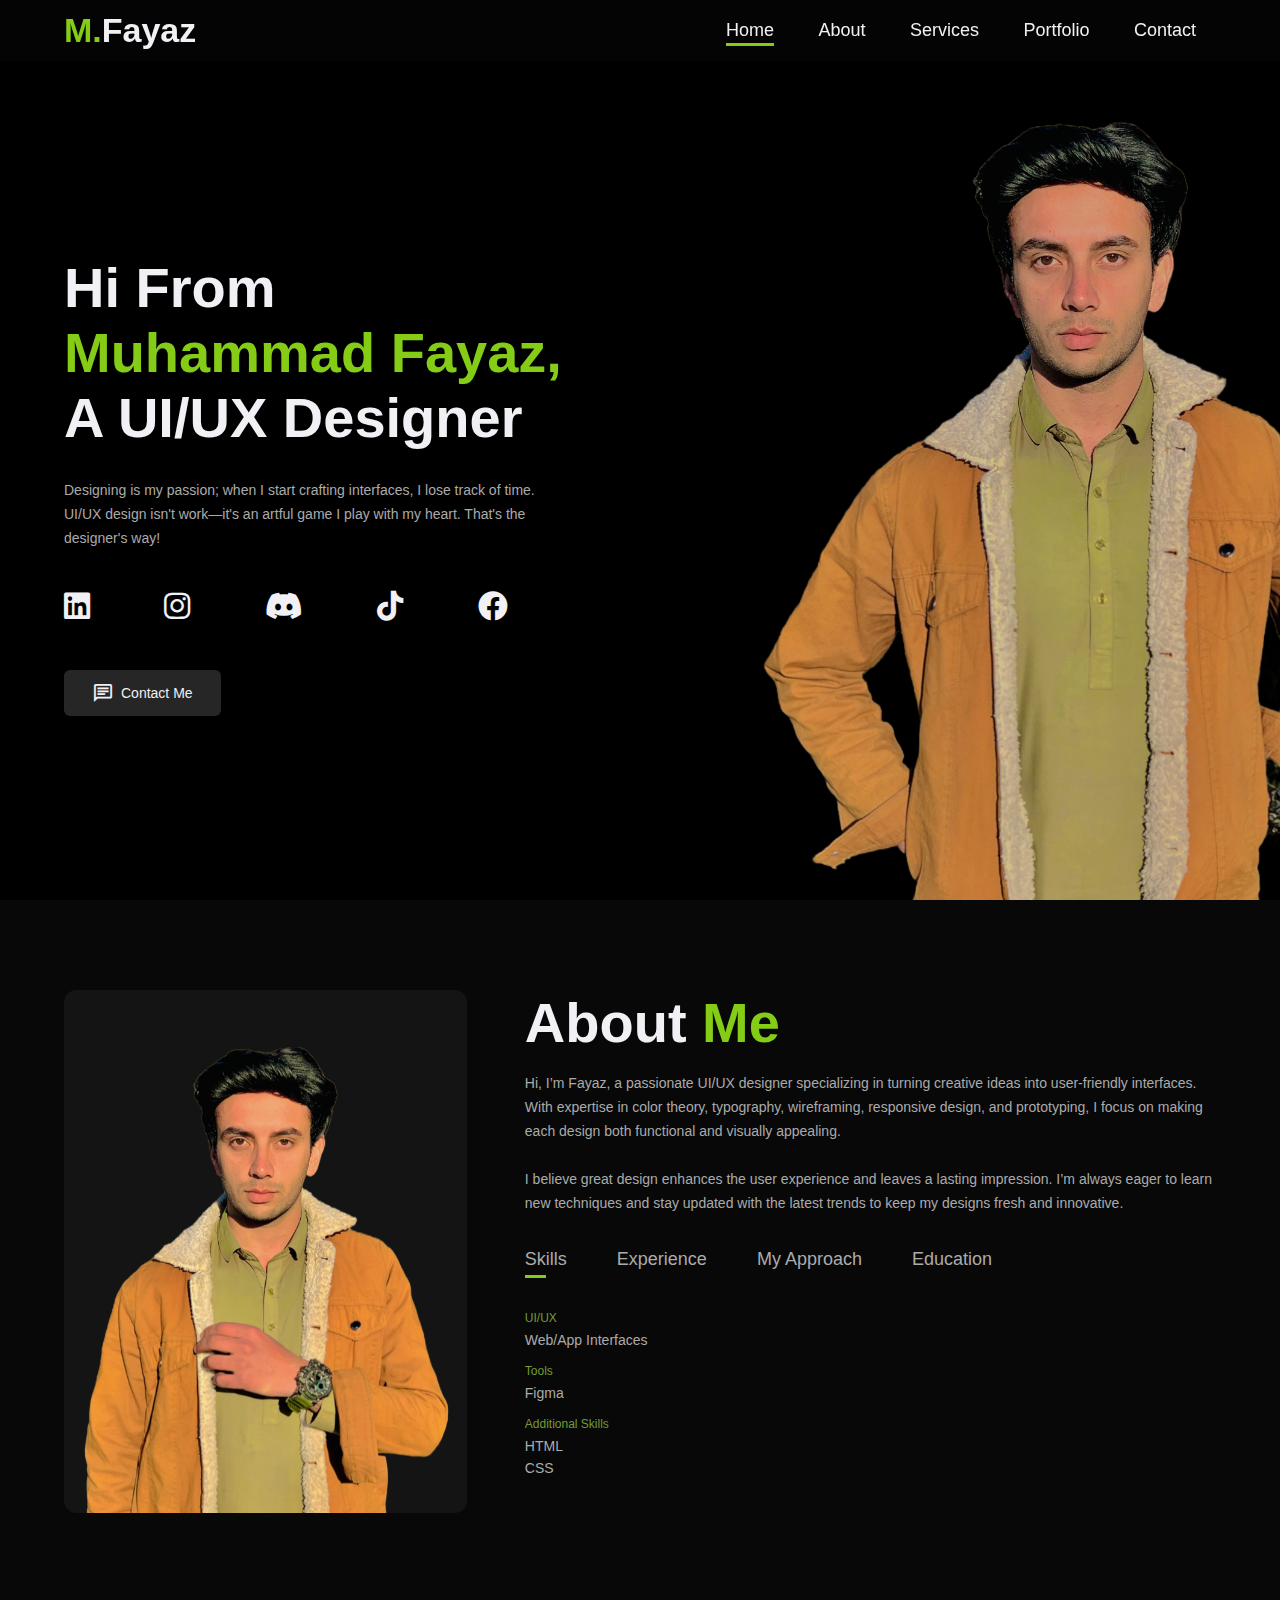
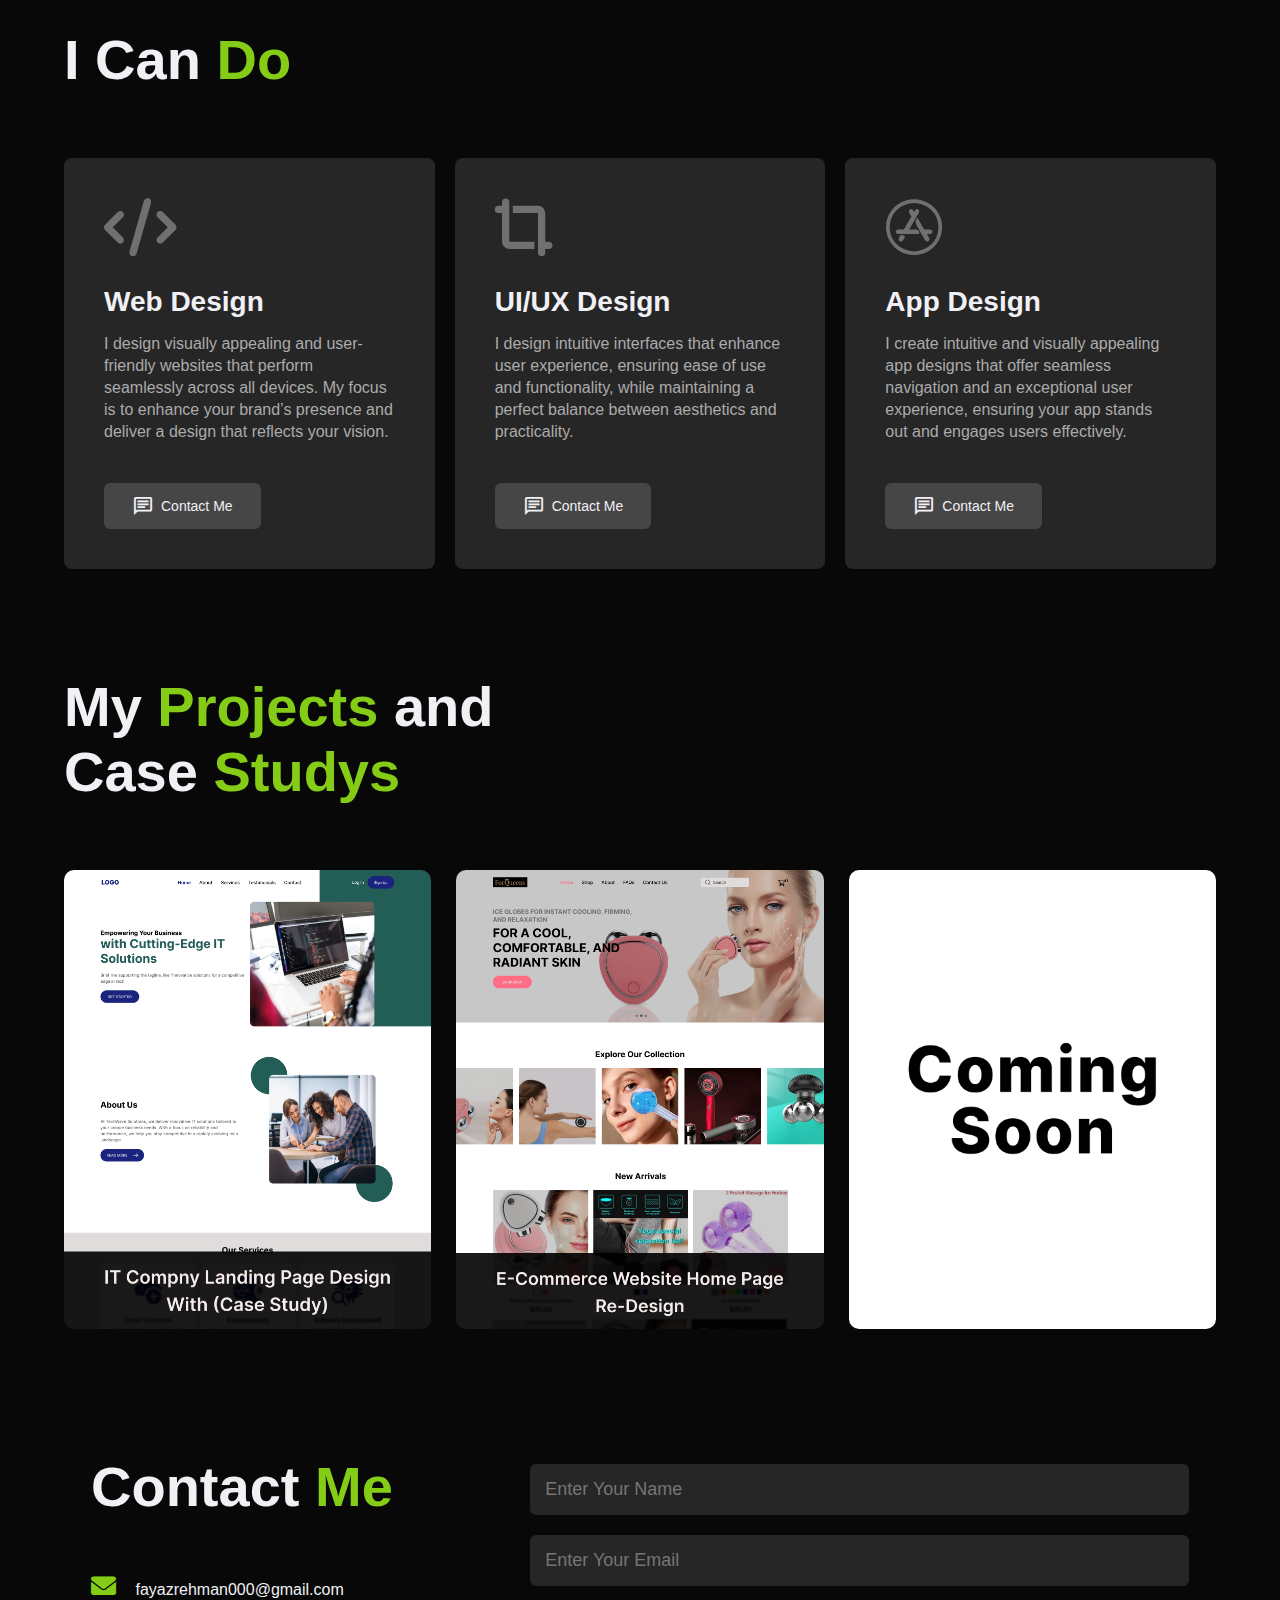
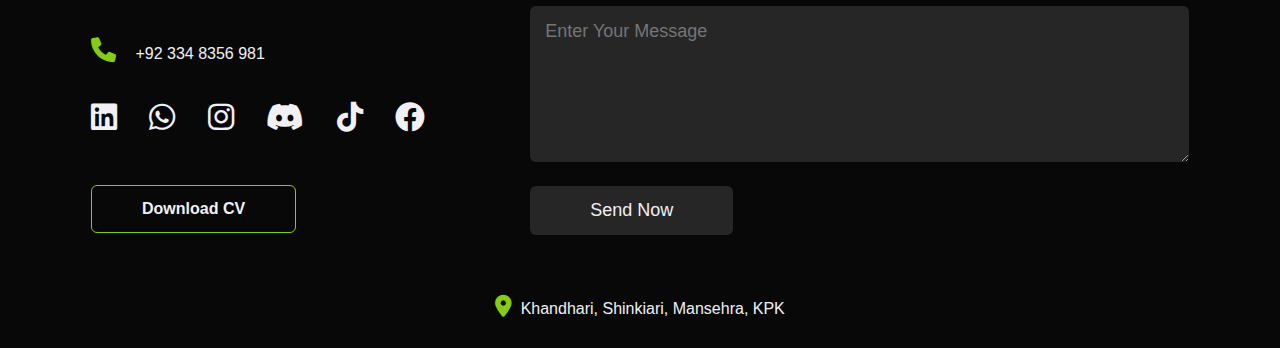
==== index.html @ 438a29bc "start" ====
<!DOCTYPE html>
<html lang="en">

<head>
  <meta charset="UTF-8">
  <meta name="viewport" content="width=device-width, initial-scale=1.0">
  <title>Portfolio</title>
  <link rel="stylesheet" href="style.css">
  <link href="https://cdnjs.cloudflare.com/ajax/libs/font-awesome/6.0.0-beta3/css/all.min.css" rel="stylesheet">
  <link rel="stylesheet"
    href="https://fonts.googleapis.com/css2?family=Material+Symbols+Outlined:opsz,wght,FILL,GRAD@20..48,100..700,0..1,-50..200&icon_names=chat" />
</head>

<body>
  <nav class="container">
    <h1 class="logo"><span style="color: #84cc16;">M.</span>Fayaz</h1>
    <!-- <ul id="sidemenu">
      <li><a href="#hero">Home</a></li>
      <li><a href="#about">About</a></li>
      <li><a href="#services">Services</a></li>
      <li><a href="#portfolio">Portfolio</a></li>
      <li><a href="#contact">Contact</a></li>
      <i class="fa-solid fa-xmark" onclick="closemenu()"></i>
    </ul> -->
    <ul id="sidemenu">
      <li><a href="#hero" class="menu-link">Home</a></li>
      <li><a href="#about" class="menu-link">About</a></li>
      <li><a href="#services" class="menu-link">Services</a></li>
      <li><a href="#portfolio" class="menu-link">Portfolio</a></li>
      <li><a href="#contact" class="menu-link">Contact</a></li>
      <i class="fa-solid fa-xmark" onclick="closemenu()"></i>
    </ul>
    <i class="fa-solid fa-bars" onclick="openmenu()"></i>
  </nav>
  <section id="hero" class="container hero-section">
    <div class="header-text">
      <h1>Hi From<br><span>Muhammad Fayaz,</span><br>A UI/UX Designer</h1>
      <p>Designing is my passion; when I start crafting interfaces, I lose track of time. UI/UX design isn't work—it's
        an artful game I play with my heart. That's the designer's way!</p>
    </div>
    <div class="icons">
      <a href="https://www.linkedin.com/in/muhammad-fiaz000" target="_blank"><i class="fa-brands fa-linkedin"></i></a>
      <a href="https://www.instagram.com/fayazyousafzaiofficial/profilecard/?igsh=MTVyb2k1ZTB3enN0aQ=="
        target="_blank"><i class="fa-brands fa-instagram"></i></a>
      <a href="http://discordapp.com/users/muhammadfiaz000" target="_blank"><i class="fa-brands fa-discord"></i></a>
      <a href="https://www.tiktok.com/@fayazyousafzaiofficial?_t=8s2HCwBdrQm&_r=1" target="_blank"><i
          class="fa-brands fa-tiktok"></i></a>
      <a href="https://www.facebook.com/fayaz.yousafzai.545?mibextid=ZbWKwL" target="_blank"><i
          class="fa-brands fa-facebook"></i></a>
    </div>
    <a href="#contact">
      <button class="first-button"><span class="material-symbols-outlined">chat</span>Contact Me</button>
    </a>
  </section>
  <!-----------------------------about--------------------------------------------->
  <section id="about">
    <div class="container">
      <div class="row">
        <div class="about-cal-1">
          <img src="images/about-img.png">
        </div>
        <div class="about-cal-2">
          <h1 class="sub-title">About <span style="color: #84cc16;">Me</span></h1>
          <p style="line-height: 24px; font-size: 14px;">Hi, I’m Fayaz, a passionate UI/UX designer specializing in
            turning creative ideas into user-friendly interfaces. With expertise in color theory, typography,
            wireframing, responsive design, and prototyping, I focus on making each design both functional and visually
            appealing.<br><br>I believe great design enhances the user experience and leaves a lasting impression. I’m
            always eager to learn new techniques and stay updated with the latest trends to keep my designs fresh and
            innovative.</p>
          <div class="tab-titles">
            <p class="tab-links active-link" onclick="opentab('skills')">Skills</p>
            <p class="tab-links" onclick="opentab('experience')">Experience</p>
            <p class="tab-links" onclick="opentab('approach')">My Approach</p>
            <p class="tab-links" onclick="opentab('education')">Education</p>
          </div>
          <div class="tab-contents active-tab" id="skills">
            <ul>
              <li><span>UI/UX</span><br>Web/App Interfaces</li>
              <li><span>Tools</span><br>Figma</li>
              <li><span>Additional Skills</span><br>HTML<br>CSS</li>
            </ul>
          </div>
          <div class="tab-contents" id="experience">
            <ul>
              <li><span>sep 2024 - oct 2024</span><br>UI/UX Design Traning At Tensai Devs</li>
              <li><span>jun 2024 - Current</span><br>Personal Projects</li>
            </ul>
          </div>
          <div class="tab-contents" id="approach">
            <ul>
              <li><span class="approach">1.</span> Research & Understanding</li>
              <li><span class="approach">2.</span> Ideation & Wireframing</li>
              <li><span class="approach">3.</span> UI Design (Visual Design)</li>
              <li><span class="approach">4.</span> Responsive Design (Adaptability Across Devices)</li>
              <li><span class="approach">5.</span> Prototyping & Testing</li>
              <li><span class="approach">6.</span> Handoff & Collaboration</li>
            </ul>
          </div>
          <div class="tab-contents" id="education">
            <ul>
              <li><span>2018 - 2020</span><br>Matriculation (Science)<br>From,<br>Paramount Academy Shinkiari</li>
            </ul>
          </div>
        </div>
      </div>
    </div>
  </section>
  <!----------------------------services-------------------------------------------->
  <section id="services">
    <div class="container">
      <h1 class="sub-title">I Can <span style="color: #84cc16;">Do</span></h1>
      <div class="services-list">
        <div>
          <i class="fa-sharp fa-solid fa-code"></i>
          <h2>Web Design</h2>
          <p>I design visually appealing and user-friendly websites that perform seamlessly across all devices. My focus
            is to enhance your brand’s presence and deliver a design that reflects your vision.</p>
          <a href="#contact">
            <button><span class="material-symbols-outlined">chat</span>Contact Me</button>
          </a>
        </div>
        <div>
          <i class="fa-sharp fa-solid fa-crop-simple"></i>
          <h2>UI/UX Design</h2>
          <p>I design intuitive interfaces that enhance user experience, ensuring ease of use and functionality, while
            maintaining a perfect balance between aesthetics and practicality.</p>
          <a href="#contact">
            <button><span class="material-symbols-outlined">chat</span>Contact Me</button>
          </a>
        </div>
        <div>
          <i class="fa-brands fa-app-store"></i>
          <h2>App Design</h2>
          <p>I create intuitive and visually appealing app designs that offer seamless navigation and an exceptional
            user experience, ensuring your app stands out and engages users effectively.</p>
          <a href="#contact">
            <button><span class="material-symbols-outlined">chat</span>Contact Me</button>
          </a>
        </div>
      </div>
    </div>
  </section>
  <!-------------------------------My Projects And Case Studys-------------------------->
  <section id="portfolio">
    <div class="container">
      <h1 class="sub-title">My <span style="color: #84cc16;">Projects </span>and<br>Case <span
          style="color: #84cc16;">Studys</span></h1>
      <div class="work-list">
        <div class="work">
          <a href="casestudy1.html">
            <img src="images/Project-1.png">
            <div class="layer">
              <h3>IT Company Landing Page Design<br>With (Case Study)</h3>
              <a href="casestudy1.html"><i class="fa-sharp fa-solid fa-up-right-and-down-left-from-center"></i></a>
          </a>
        </div>
      </div>
      <div class="work">
        <a href="casestudy2.html">
          <img src="images/Project-2.png">
          <div class="layer">
            <h3>E-Commerce Website Home Page Re-Design</h3>
            <a href="casestudy2.html"><i class="fa-sharp fa-solid fa-up-right-and-down-left-from-center"></i></a>
        </a>
      </div>
    </div>
    <div class="work">
      <img src="images/Project-3.png">
      <div class="layer">
        <h3>Coming Soon</h3>
        <a href="#"><i class="fa-sharp fa-solid fa-up-right-and-down-left-from-center"></i></a>
      </div>
    </div>
  </section>
  <!-------------------------contact------------------------------>
  <section id="contact">
    <div class="container">
      <div class="row">
        <div class="contact-left">
          <h1 class="sub-title">Contact <span style="color: #84cc16;">Me</span></h1>
          <p> <a href="mailto:fayazrehman000@gmail.com"><i class="fa-solid fa-envelope"></i>
              fayazrehman000@gmail.com</a></p>
          <p> <a href="tel:+923348356981"><i class="fa-solid fa-phone"></i> +92 334 8356 981</a></p>
          <div class="social-icons">
            <a href="https://www.linkedin.com/in/muhammad-fiaz000" target="_blank"><i
                class="fa-brands fa-linkedin"></i></a>
            <a href="https://wa.me/923348356981" target="_blank"><i class="fa-brands fa-whatsapp"></i></a>
            <a href="https://www.instagram.com/fayazyousafzaiofficial/profilecard/?igsh=MTVyb2k1ZTB3enN0aQ=="
              target="_blank"><i class="fa-brands fa-instagram"></i></a>
            <a href="http://discordapp.com/users/muhammadfiaz000" target="_blank"><i
                class="fa-brands fa-discord"></i></a>
            <a href="https://www.tiktok.com/@fayazyousafzaiofficial?_t=8s2HCwBdrQm&_r=1" target="_blank"><i
                class="fa-brands fa-tiktok"></i></a>
            <a href="https://www.facebook.com/fayaz.yousafzai.545?mibextid=ZbWKwL" target="_blank"><i
                class="fa-brands fa-facebook"></i></a>
          </div>
          <a href="" Download class="btn" style="font-weight: 600;">Download CV</a>
        </div>
        <div class="contact-right">
          <form>
            <input type="text" name="Name" placeholder="Enter Your Name" required>
            <input type="email" name="email" placeholder="Enter Your Email" required>
            <textarea name="Message" rows="6" placeholder="Enter Your Message"></textarea>
            <button type="submit" class="send-now">Send Now</button>
          </form>
        </div>
      </div>
    </div>
    <div class="location">
      <p><i class="fa-solid fa-location-dot"></i> Khandhari, Shinkiari, Mansehra, KPK</p>
    </div>
  </section>
  <!-----------------------------javascript linked------------------------------------------>
  <script src="script.js"></script>
</body>

</html>
---- style.css ----
* {
  margin: 0;
  padding: 0;
  font-family: 'poppins', sans-serif;
  box-sizing: border-box;
}

html {
  scroll-behavior: smooth;
}

body {
  background: #080808;
  color: #f0f0f5;
}

.container {
  padding: 10px 5%;
}

nav {
  background: #08080880;
  z-index: 50;
  backdrop-filter: blur(10px);
  position: fixed;
  top: 0px;
  right: 0;
  left: 0;
  width: 100%;
  display: flex;
  align-items: center;
  justify-content: space-between;
  flex-wrap: wrap;
}

.logo {
  font-size: 34px;
}

nav ul li {
  display: inline-block;
  list-style: none;
  margin: 10px 20px;
}

.menu-link {
  color: #f0f0f5;
  text-decoration: none;
  font-size: 18px;
  position: relative;
}

.menu-link::after {
  content: '';
  width: 0;
  height: 3px;
  background: #84cc16;
  position: absolute;
  left: 0px;
  bottom: -6px;
  transition: 0.5s;
}

.menu-link:hover::after,
.menu-link.active::after {
  width: 100%;
}

#hero {
  width: 100%;
  height: 100vh;
  background-image: url(images/background\ img.png);
  background-attachment: fixed;
  background-size: cover;
  background-position: center;
}

.hero-section {
  display: flex;
  flex-direction: column;
  justify-content: center;
}

.header-text p {
  font-size: 14px;
  line-height: 24px;
  color: #ababab;
  width: 42%;
}

.header-text {
  margin-top: 70px;
  width: 100%;
}

.header-text h1 {
  font-size: 56px;
  margin-bottom: 28px;
}

.header-text h1 span {
  color: #84cc16;
}

.icons {
  margin-top: 40px;
}

.icons a {
  text-decoration: none;
  font-size: 30px;
  margin-right: 70px;
  color: #f0f0f5;
  display: inline-block;
  transition: transform 0.5s;
}

.icons a:hover {
  color: #84cc16;
  transform: translateY(-5px);
}

.first-button {
  display: inline-flex;
  align-items: center;
  justify-content: center;
  padding: 12px 28px;
  background-color: #262626;
  color: #f0f0f5;
  border: none;
  border-radius: 6px;
  cursor: pointer;
  font-size: 14px;
  gap: 7px;
  margin-top: 46px;
}

.first-button span {
  font-size: 22px;
  color: #f0f0f5;
}

.first-button:hover {
  background-color: #4b4b4b;
}

/*-----------about---------------------------------------------------*/
#about {
  padding: 80px 0;
  color: #ababab;
}

.row {
  display: flex;
  justify-content: space-between;
  flex-wrap: wrap;
}

.about-cal-1 {
  flex-basis: 35%;
}

.about-cal-1 img {
  width: 100%;
}

.about-cal-2 {
  flex-basis: 60%;
}

.sub-title {
  font-size: 56px;
  font-weight: 600;
  padding-bottom: 16px;
  color: #f0f0f5;
}

.tab-titles {
  display: flex;
  margin: 34px 0 36px;
}

.tab-links {
  margin-right: 50px;
  font-size: 18px;
  font-weight: 500;
  cursor: pointer;
  position: relative;
}

.tab-links::after {
  content: '';
  width: 0;
  height: 3px;
  background: #84cc16;
  position: absolute;
  left: 0;
  bottom: -8px;
  transition: 0.5s;
}

.tab-links.active-link::after {
  width: 50%;
}

.tab-contents ul li {
  font-size: 14px;
  list-style: none;
  margin: 8px 0;
  line-height: 22px;
}

.tab-contents ul li span {
  color: #729c32;
  font-size: 12px;
}

.tab-contents ul li span.approach {
  font-size: 14px;
  line-height: 22px;
}

.tab-contents {
  display: none;
}

.tab-contents.active-tab {
  display: block;
}

/*-------------------my services----------------------------------------*/
#services {
  padding: 10px 0;
}

.services-list div p {
  color: #ababab;
  line-height: 22px;
}

.services-list {
  display: grid;
  grid-template-columns: repeat(auto-fit, minmax(250px, 1fr));
  grid-gap: 20px;
  margin-top: 50px;
}

.services-list div {
  background: #262626;
  padding: 40px;
  font-size: 16px;
  font-weight: 300;
  border-radius: 8px;
  transition: background 0.5s, transform 0.5s;
}

.services-list div i {
  color: #707070;
  font-size: 58px;
  margin-bottom: 30px;
}

.services-list div h2 {
  font-size: 28px;
  font-weight: bold;
  margin-bottom: 15px;
}

.services-list button {
  display: inline-flex;
  align-items: center;
  justify-content: center;
  padding: 12px 28px;
  background-color: #464646;
  color: #f0f0f5;
  border: none;
  border-radius: 6px;
  cursor: pointer;
  font-size: 14px;
  gap: 7px;
  margin-top: 40px;
}

.services-list button span {
  font-size: 22px;
  color: #f0f0f5;
}

.services-list div button:hover {
  background-color: #666565;
}

.services-list div:hover {
  transform: translateY(-10px);
}

/*------------------My projects and case ctudys-----------------------------------*/
#portfolio {
  padding: 75px 0;
}

.work-list {
  display: grid;
  grid-template-columns: repeat(auto-fit, minmax(250px, 1fr));
  grid-gap: 25px;
  margin-top: 50px;
}

.work {
  border-radius: 10px;
  position: relative;
  overflow: hidden;
  cursor: pointer;
}

.work img {
  width: 100%;
  border-radius: 5px;
  display: block;
  transition: transform 0.5s;
}

.layer {
  width: 100%;
  height: 0;
  background: rgba(8, 8, 8, 0.884);
  border-radius: 5px;
  position: absolute;
  left: 0;
  bottom: 0;
  overflow: hidden;
  display: flex;
  align-items: center;
  justify-content: center;
  flex-direction: column;
  padding: 0 40px;
  text-align: center;
  transition: height 0.5s;
}

.layer h3 {
  margin-bottom: 50px;
}

.layer a {
  color: #f0f0f5;
  text-decoration: none;
  font-size: 28px;
  border-radius: 50%;
  text-align: center;
}

.layer a:hover {
  color: #84cc16;
  text-decoration: none;
  font-size: 31px;
  text-align: center;
}

.work:hover img {
  transform: scale(1.1);
}

.work:hover .layer {
  height: 100%;
}

/*----------------contact--------------------------------------*/
#contact {
  padding: 30px;
}

.contact-left {
  flex-basis: 35%;
}

.contact-right {
  flex-basis: 60%;
}

.contact-left p {
  margin-top: 38px;
}

.contact-left p i {
  color: #84cc16;
  margin-right: 15px;
  font-size: 25px;
}

.contact-left p a {
  text-decoration: none;
  color: #f0f0f5;
}

.contact-left p a:hover {
  text-decoration: underline;
}

.social-icons {
  margin-top: 38px;
}

.social-icons a {
  text-decoration: none;
  font-size: 30px;
  margin-right: 28px;
  color: #f0f0f5;
  display: inline-block;
  transition: transform 0.5s;
}

.social-icons a:hover {
  color: #84cc16;
  transform: translateY(-5px);
}

.btn {
  display: inline-block;
  margin: 50px 0 0 0;
  width: fit-content;
  border: 1px solid #84cc16;
  padding: 14px 50px;
  border-radius: 6px;
  text-decoration: none;
  color: #f0f0f5;
  transition: background 0.5s;
}

.btn:hover {
  background: #84cc16;
  color: #000000;
}

.send-now {
  font-size: 18px;
  margin: 10px 0;
  cursor: pointer;
  width: fit-content;
  background: #262626;
  padding: 14px 60px;
  border-radius: 6px;
  border: 0px solid #262626;
  text-decoration: none;
  color: #f0f0f5;
}

.send-now:hover {
  background: #444444;
}

.contact-right form {
  width: 100%;
}

form input,
form textarea {
  width: 100%;
  border: 0;
  outline: none;
  background: #262626;
  padding: 15px;
  margin: 10px 0;
  color: #f0f0f5;
  font-size: 18px;
  border-radius: 6px;
}

.location {
  width: 100%;
  text-align: center;
  padding: 40px 0 0 0;
  font-weight: 300;
}

.location i {
  color: #84cc16;
  font-size: 22px;
  margin-right: 4px;
}

/*-------------css for small screens---------------------------------------*/
nav .fa-solid {
  display: none;
  cursor: pointer;
}

@media only screen and (max-width: 600px) {
  #hero {
    background-image: url(images/background\ img\ responsive.png);
  }

  .logo {
    font-size: 22px;
  }

  .header-text {
    margin-top: 60px;
  }

  .header-text p {
    font-size: 14px;
    margin-top: 42px;
    width: 75%;
  }

  .header-text h1 {
    font-size: 30px;
    line-height: 40px;
  }

  nav .fa-solid {
    display: block;
    font-size: 25px;
  }

  nav ul {
    background: #84cc16;
    position: fixed;
    top: 0;
    right: -200px;
    width: 200px;
    height: 100vh;
    padding-top: 50px;
    z-index: 2;
    transition: right 0.5s;
  }

  nav ul li {
    display: block;
    margin: 25px;
  }

  nav ul .fa-solid {
    position: absolute;
    top: 25px;
    left: 25px;
    cursor: pointer;
  }

  .icons {
    margin-top: 46px;
  }

  .icons a {
    font-size: 24px;
    margin-right: 24px;
  }

  .first-button {
    margin-top: 56px;
  }

  .sub-title {
    font-size: 30px;
  }

  .about-cal-1,
  .about-cal-2 {
    flex-basis: 100%;
  }

  .about-cal-1 {
    margin-bottom: 30px;
  }

  .tab-links {
    font-size: 16px;
    margin-right: 16px;
  }

  #about {
    padding-top: 50px;
    padding-bottom: 0;
  }

  #services {
    padding-top: 28px;
  }

  #services,
  .sub-title {
    padding-bottom: 0;
  }

  .services-list {
    padding-top: 0;
  }

  #portfolio {
    padding-top: 60px;
    padding-bottom: 0;
  }

  .contact-left,
  .contact-right {
    flex-basis: 100%;
  }

  #contact {
    padding-top: 45px;
    padding-left: 5px;
    padding-right: 5px;
  }

  .social-icons a {
    font-size: 30px;
    margin-right: 24px;
  }

  .contact-right {
    padding-top: 50px;
  }
}
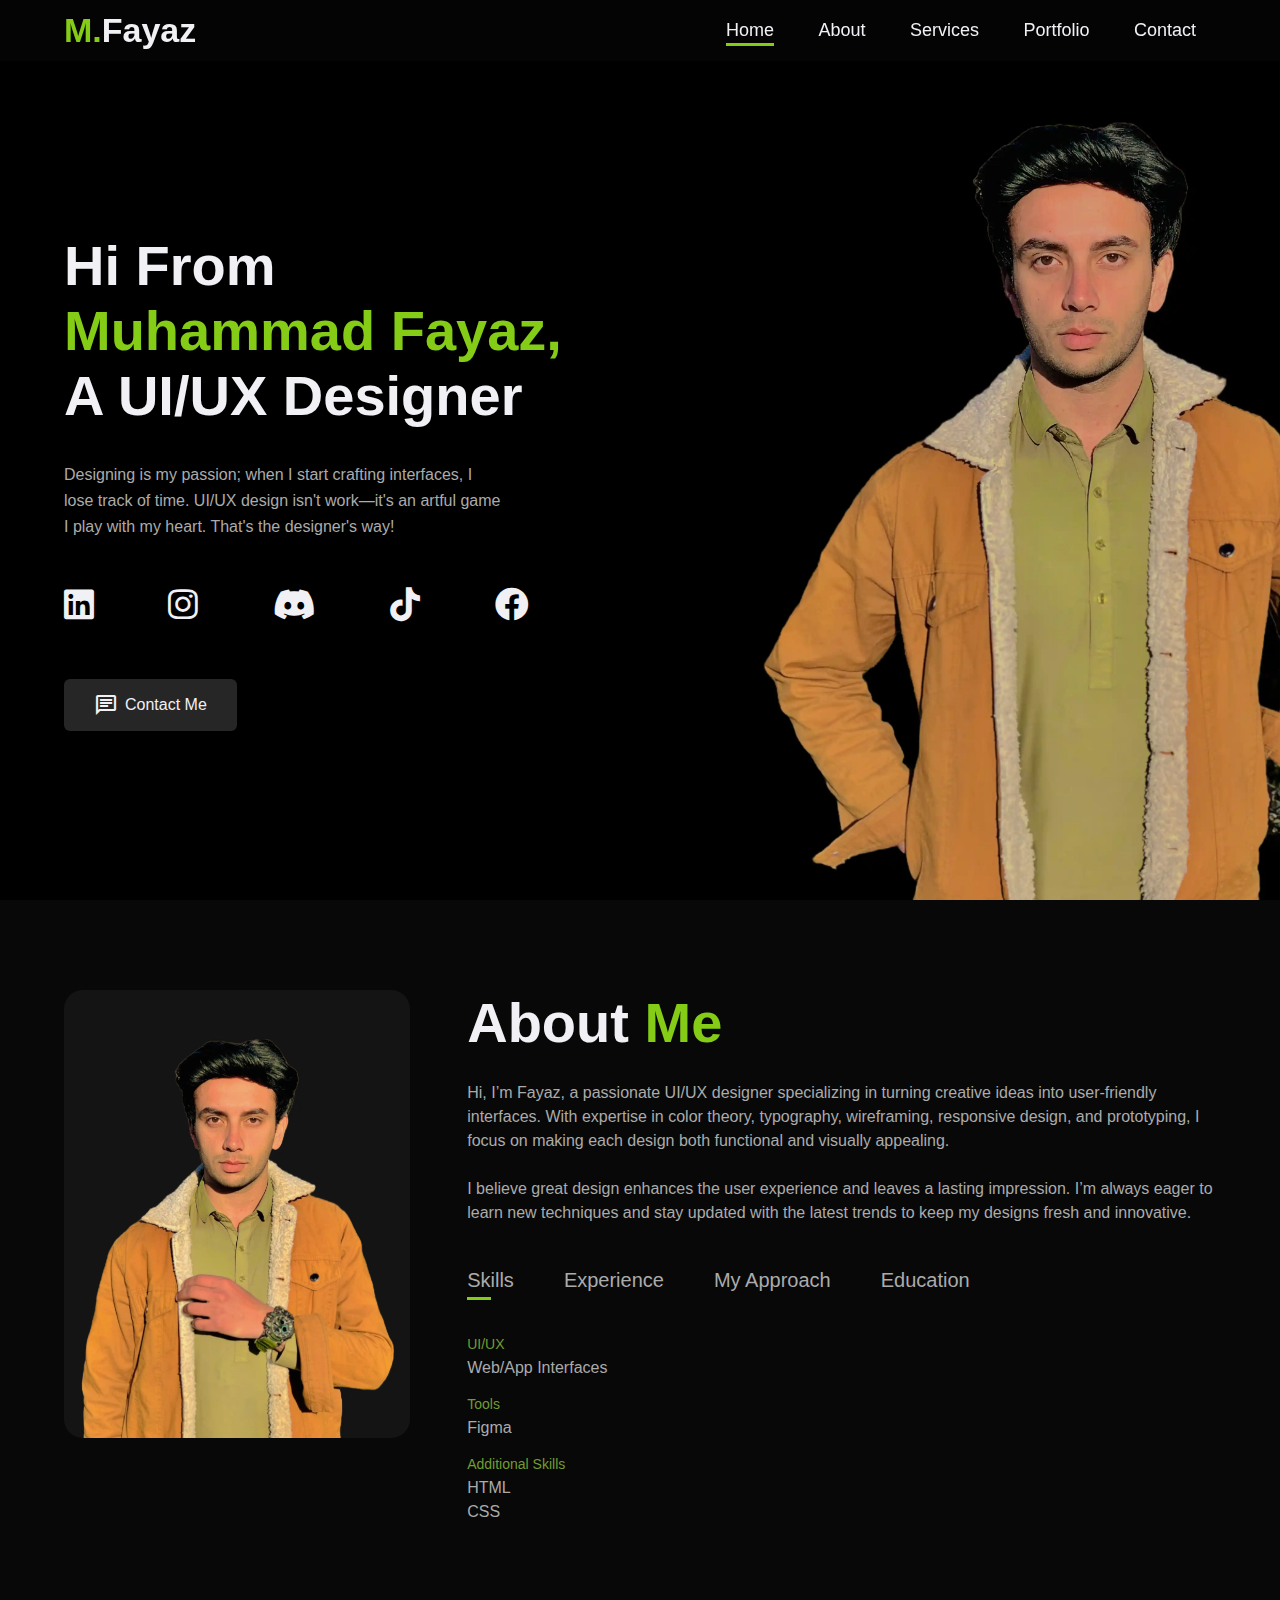
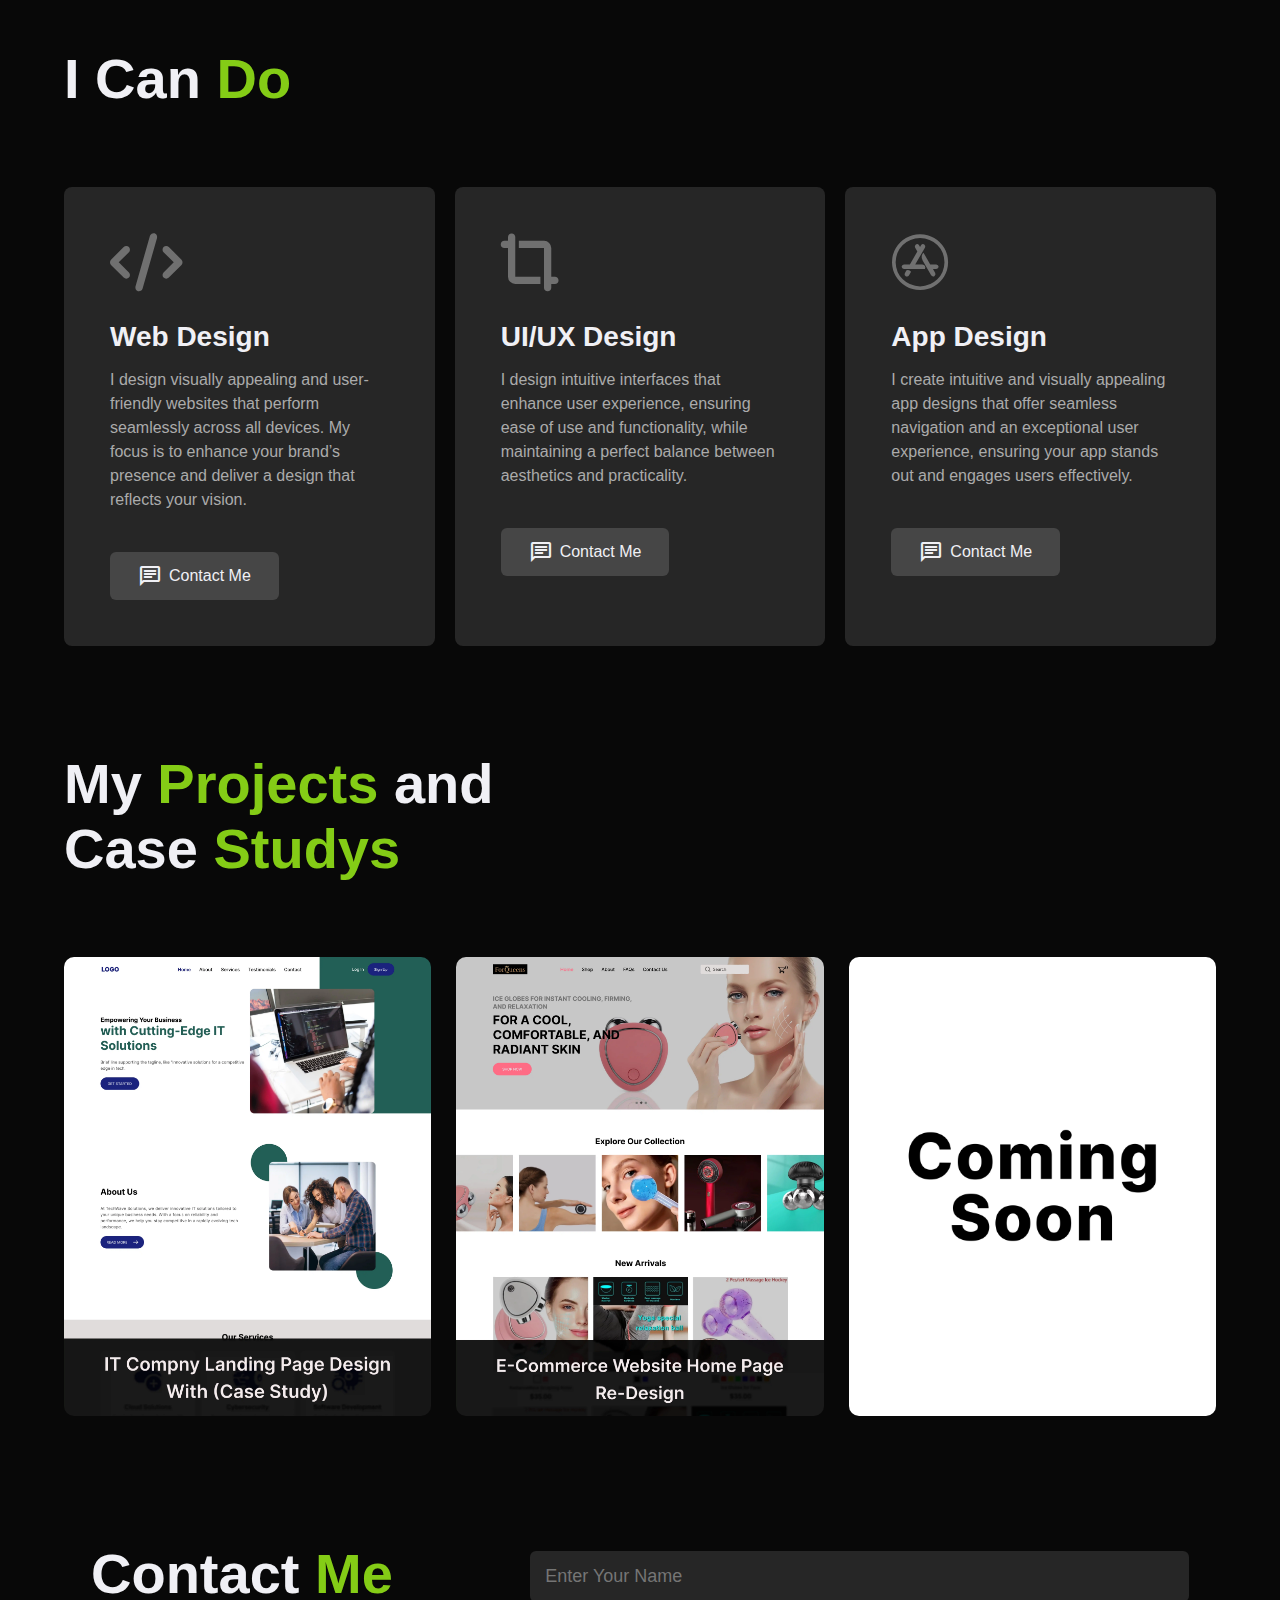
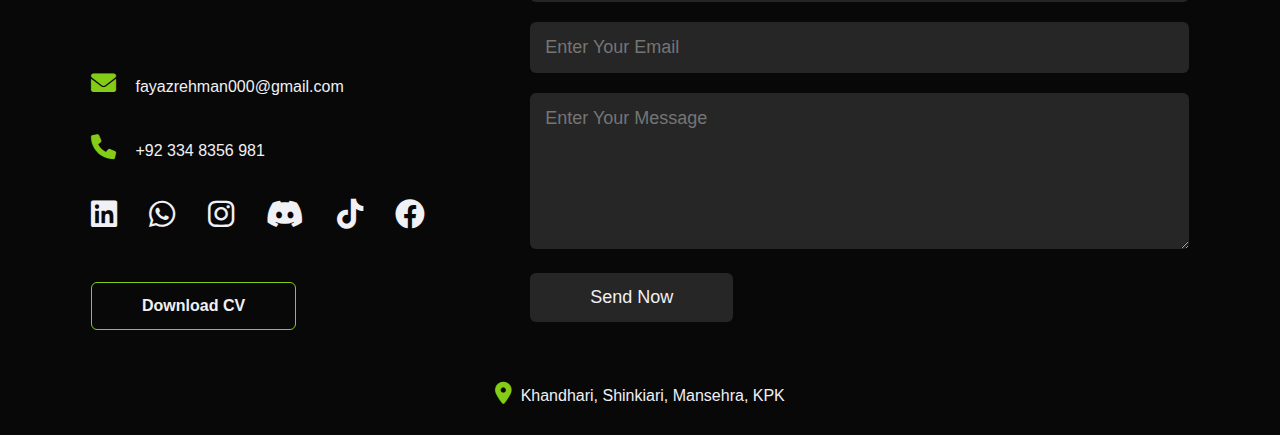
==== commit 4ff770b1: "multi-changes" ====
--- a/index.html
+++ b/index.html
@@ -57,11 +57,11 @@
     <div class="container">
       <div class="row">
         <div class="about-cal-1">
-          <img src="images/about-img.png">
+          <img src="images/about-img.webp" style="border-radius: 19px;">
         </div>
         <div class="about-cal-2">
           <h1 class="sub-title">About <span style="color: #84cc16;">Me</span></h1>
-          <p style="line-height: 24px; font-size: 14px;">Hi, I’m Fayaz, a passionate UI/UX designer specializing in
+          <p style="line-height: 24px; font-size: 16px;">Hi, I’m Fayaz, a passionate UI/UX designer specializing in
             turning creative ideas into user-friendly interfaces. With expertise in color theory, typography,
             wireframing, responsive design, and prototyping, I focus on making each design both functional and visually
             appealing.<br><br>I believe great design enhances the user experience and leaves a lasting impression. I’m
@@ -147,28 +147,28 @@
           style="color: #84cc16;">Studys</span></h1>
       <div class="work-list">
         <div class="work">
-          <a href="casestudy1.html">
-            <img src="images/Project-1.png">
+          <a href="casestudy1.html" target="_blank">
+            <img src="images/Project-1.webp">
             <div class="layer">
               <h3>IT Company Landing Page Design<br>With (Case Study)</h3>
-              <a href="casestudy1.html"><i class="fa-sharp fa-solid fa-up-right-and-down-left-from-center"></i></a>
+              <a href="casestudy1.html"><i class="fa-solid fa-arrow-up-from-bracket"></i></a>
           </a>
         </div>
       </div>
       <div class="work">
-        <a href="casestudy2.html">
-          <img src="images/Project-2.png">
+        <a href="casestudy2.html" target="_blank">
+          <img src="images/Project-2.webp">
           <div class="layer">
             <h3>E-Commerce Website Home Page Re-Design</h3>
-            <a href="casestudy2.html"><i class="fa-sharp fa-solid fa-up-right-and-down-left-from-center"></i></a>
+            <a href="casestudy2.html"><i class="fa-solid fa-arrow-up-from-bracket"></i></a>
         </a>
       </div>
     </div>
     <div class="work">
-      <img src="images/Project-3.png">
+      <img src="images/Project-3.webp">
       <div class="layer">
         <h3>Coming Soon</h3>
-        <a href="#"><i class="fa-sharp fa-solid fa-up-right-and-down-left-from-center"></i></a>
+        <a href="#"><i class="fa-solid fa-arrow-up-from-bracket"></i></a>
       </div>
     </div>
   </section>
--- a/style.css
+++ b/style.css
@@ -69,7 +69,7 @@
 #hero {
   width: 100%;
   height: 100vh;
-  background-image: url(images/background\ img.png);
+  background-image: url(images/background\ img.webp);
   background-attachment: fixed;
   background-size: cover;
   background-position: center;
@@ -82,20 +82,20 @@
 }
 
 .header-text p {
-  font-size: 14px;
-  line-height: 24px;
+  font-size: 16px;
+  line-height: 26px;
   color: #ababab;
-  width: 42%;
+  width: 38%;
 }
 
 .header-text {
-  margin-top: 70px;
+  margin-top: 64px;
   width: 100%;
 }
 
 .header-text h1 {
   font-size: 56px;
-  margin-bottom: 28px;
+  margin-bottom: 34px;
 }
 
 .header-text h1 span {
@@ -103,12 +103,12 @@
 }
 
 .icons {
-  margin-top: 40px;
+  margin-top: 46px;
 }
 
 .icons a {
   text-decoration: none;
-  font-size: 30px;
+  font-size: 34px;
   margin-right: 70px;
   color: #f0f0f5;
   display: inline-block;
@@ -124,19 +124,19 @@
   display: inline-flex;
   align-items: center;
   justify-content: center;
-  padding: 12px 28px;
+  padding: 14px 30px;
   background-color: #262626;
   color: #f0f0f5;
   border: none;
   border-radius: 6px;
   cursor: pointer;
-  font-size: 14px;
+  font-size: 16px;
   gap: 7px;
-  margin-top: 46px;
+  margin-top: 54px;
 }
 
 .first-button span {
-  font-size: 22px;
+  font-size: 24px;
   color: #f0f0f5;
 }
 
@@ -157,7 +157,7 @@
 }
 
 .about-cal-1 {
-  flex-basis: 35%;
+  flex-basis: 30%;
 }
 
 .about-cal-1 img {
@@ -165,24 +165,24 @@
 }
 
 .about-cal-2 {
-  flex-basis: 60%;
+  flex-basis: 65%;
 }
 
 .sub-title {
   font-size: 56px;
   font-weight: 600;
-  padding-bottom: 16px;
+  padding-bottom: 26px;
   color: #f0f0f5;
 }
 
 .tab-titles {
   display: flex;
-  margin: 34px 0 36px;
+  margin: 44px 0 40px;
 }
 
 .tab-links {
   margin-right: 50px;
-  font-size: 18px;
+  font-size: 20px;
   font-weight: 500;
   cursor: pointer;
   position: relative;
@@ -204,20 +204,20 @@
 }
 
 .tab-contents ul li {
-  font-size: 14px;
+  font-size: 16px;
   list-style: none;
-  margin: 8px 0;
-  line-height: 22px;
+  margin: 12px 0;
+  line-height: 24px;
 }
 
 .tab-contents ul li span {
   color: #729c32;
-  font-size: 12px;
+  font-size: 14px;
 }
 
 .tab-contents ul li span.approach {
-  font-size: 14px;
-  line-height: 22px;
+  font-size: 16px;
+  line-height: 18px;
 }
 
 .tab-contents {
@@ -235,7 +235,8 @@
 
 .services-list div p {
   color: #ababab;
-  line-height: 22px;
+  line-height: 24px;
+  font-size: 16px;
 }
 
 .services-list {
@@ -247,7 +248,7 @@
 
 .services-list div {
   background: #262626;
-  padding: 40px;
+  padding: 46px;
   font-size: 16px;
   font-weight: 300;
   border-radius: 8px;
@@ -276,13 +277,13 @@
   border: none;
   border-radius: 6px;
   cursor: pointer;
-  font-size: 14px;
+  font-size: 16px;
   gap: 7px;
   margin-top: 40px;
 }
 
 .services-list button span {
-  font-size: 22px;
+  font-size: 24px;
   color: #f0f0f5;
 }
 
@@ -339,21 +340,21 @@
 }
 
 .layer h3 {
-  margin-bottom: 50px;
+  margin-bottom: 100px;
 }
 
 .layer a {
   color: #f0f0f5;
   text-decoration: none;
-  font-size: 28px;
+  font-size: 38px;
   border-radius: 50%;
   text-align: center;
 }
 
-.layer a:hover {
+.layer a .fa-solid:hover {
   color: #84cc16;
   text-decoration: none;
-  font-size: 31px;
+  font-size: 44px;
   text-align: center;
 }
 
@@ -487,7 +488,7 @@
 
 @media only screen and (max-width: 600px) {
   #hero {
-    background-image: url(images/background\ img\ responsive.png);
+    background-image: url(images/background\ img\ responsive.webp);
   }
 
   .logo {
@@ -564,9 +565,17 @@
     margin-bottom: 30px;
   }
 
+  .about-cal-2 p{
+    margin-top: 20px;
+  }
+
   .tab-links {
     font-size: 16px;
-    margin-right: 16px;
+    margin-right: 12px;
+  }
+
+  .tab-titles{
+    margin-top: 22px;
   }
 
   #about {
@@ -604,8 +613,8 @@
   }
 
   .social-icons a {
-    font-size: 30px;
-    margin-right: 24px;
+    font-size: 24px;
+    margin-right: 22px;
   }
 
   .contact-right {
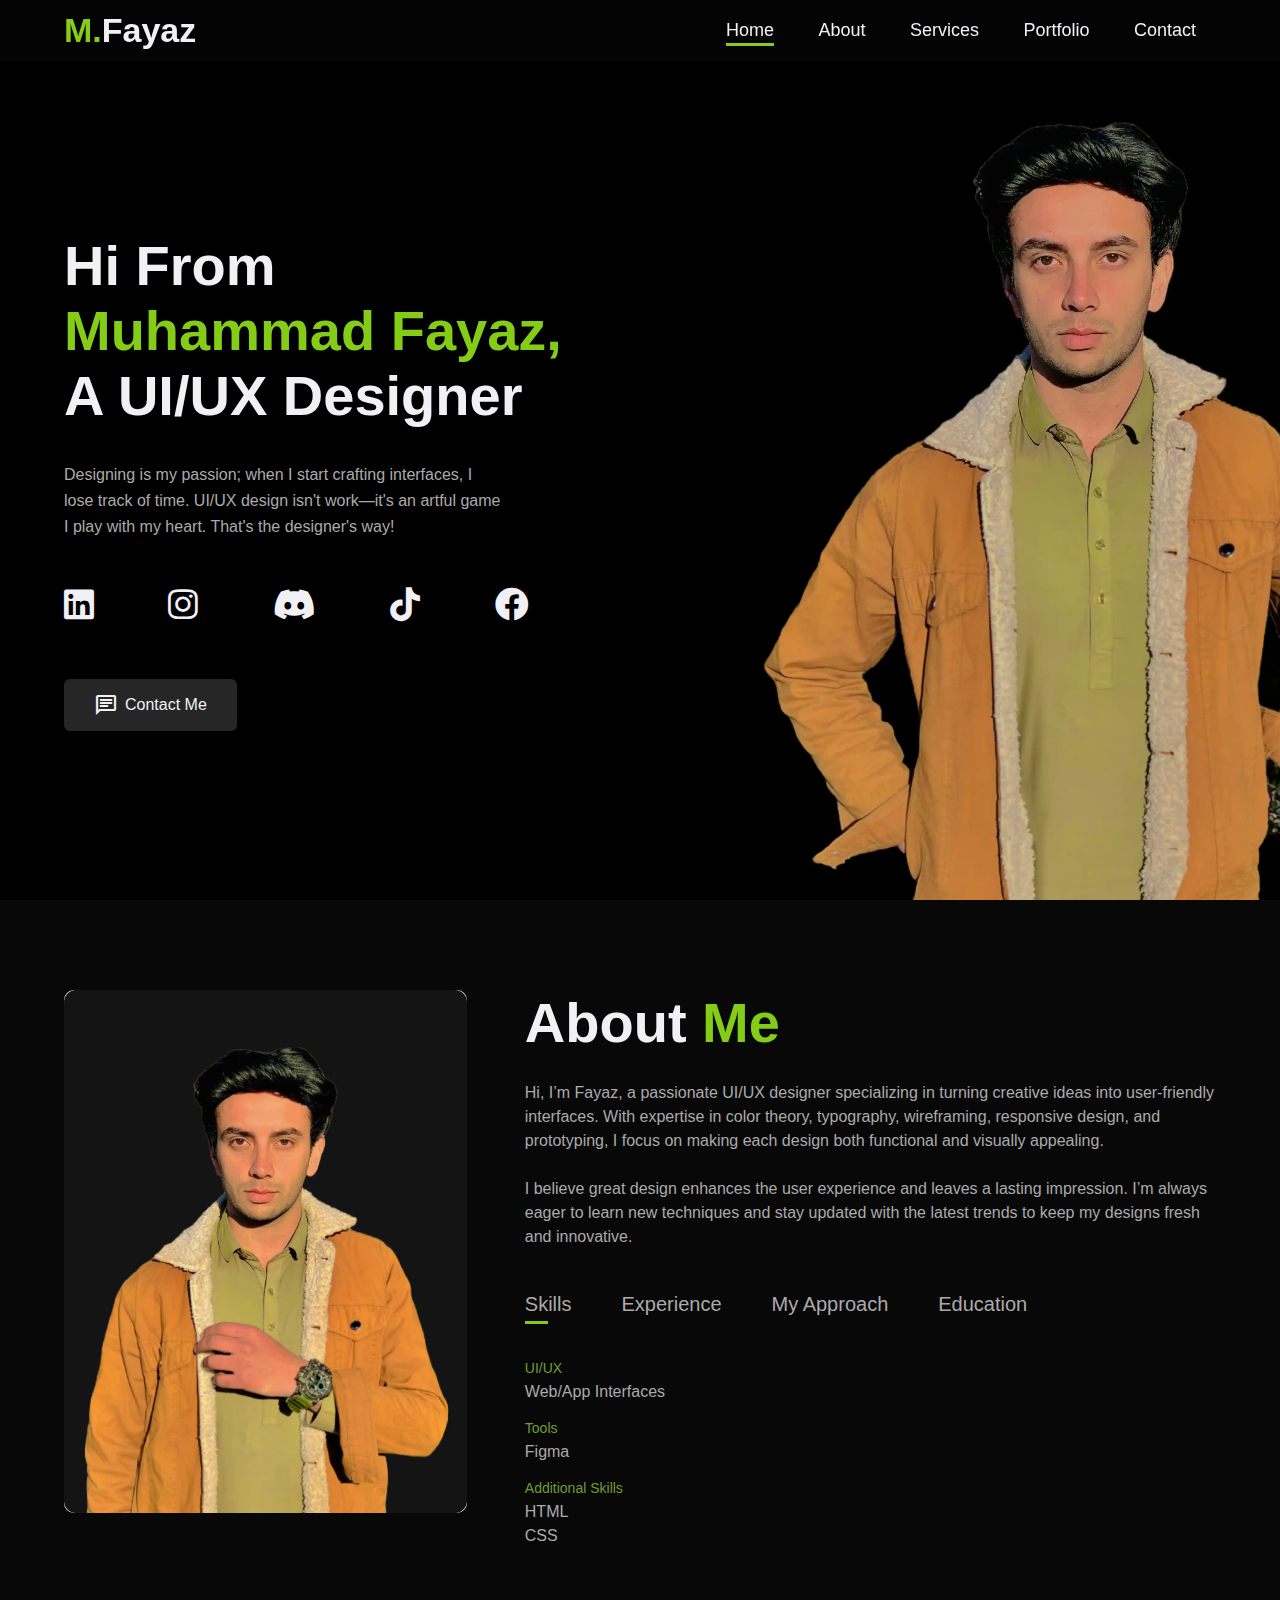
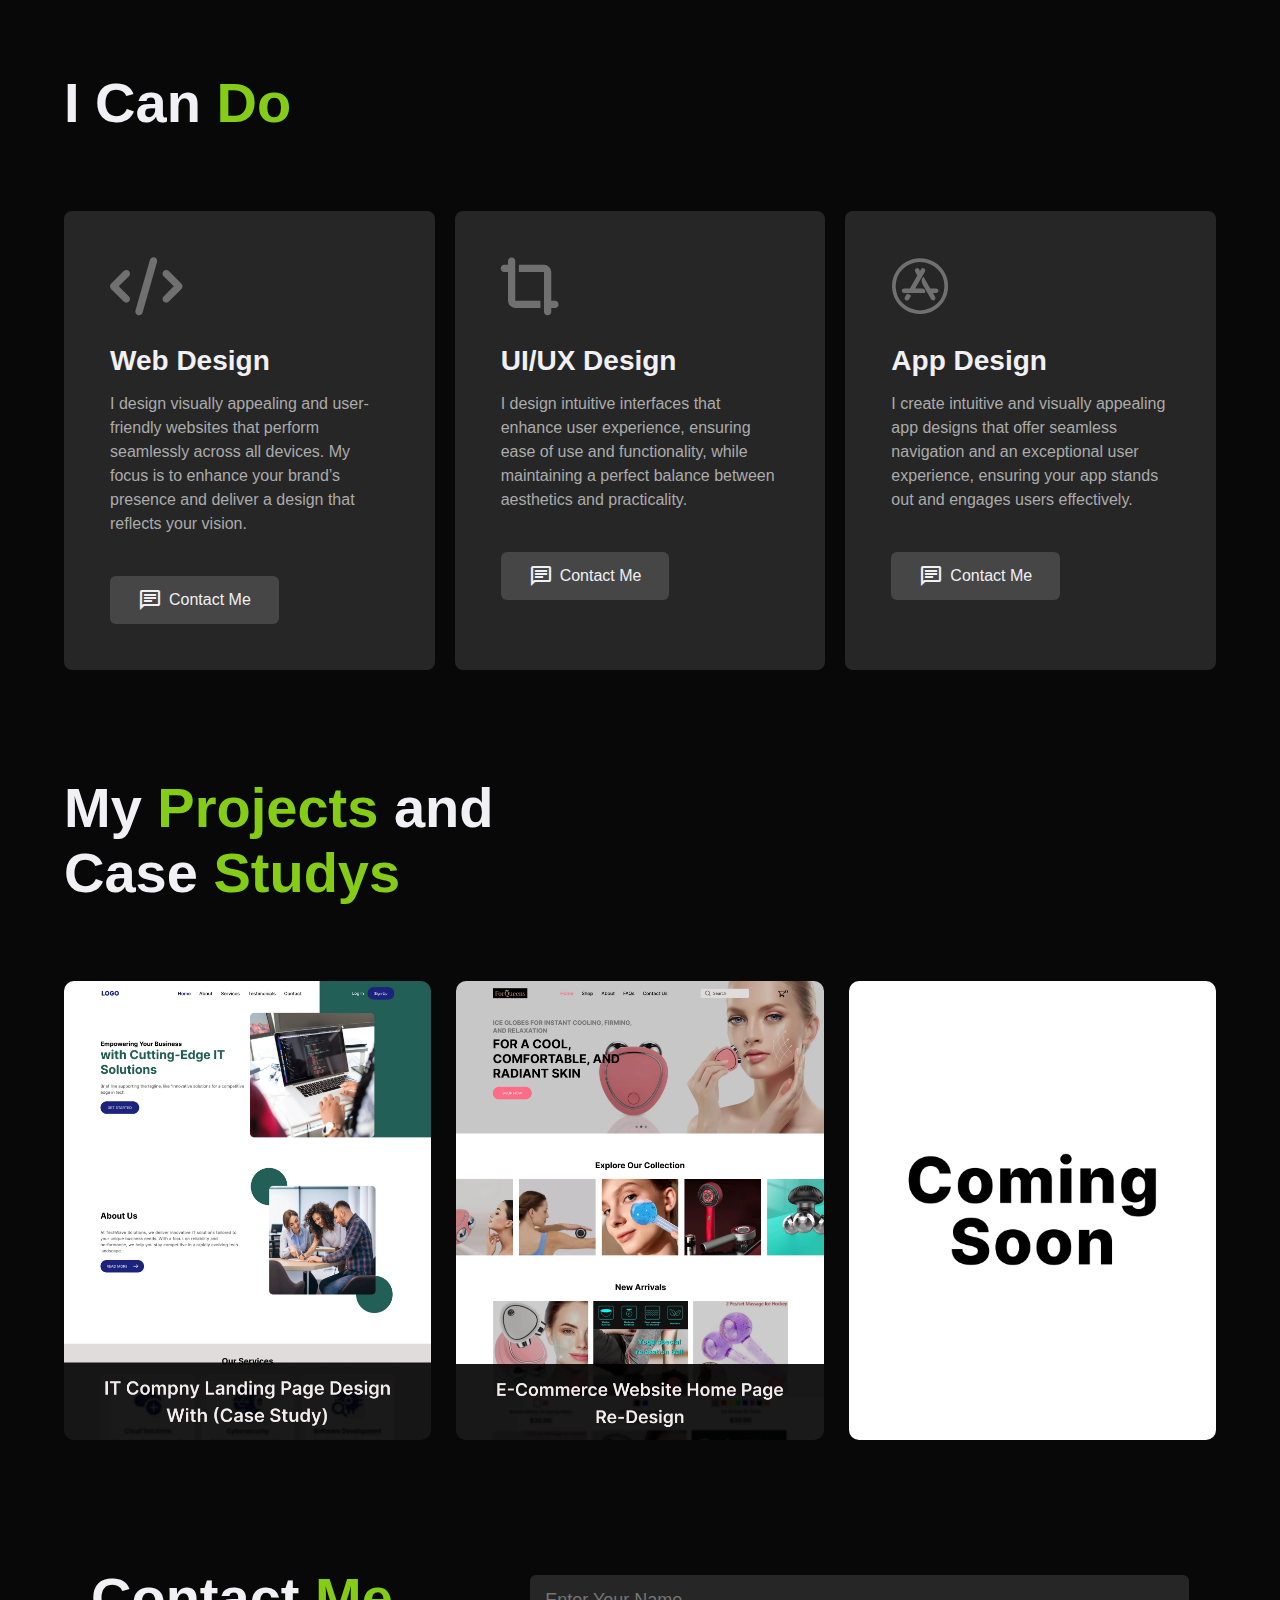
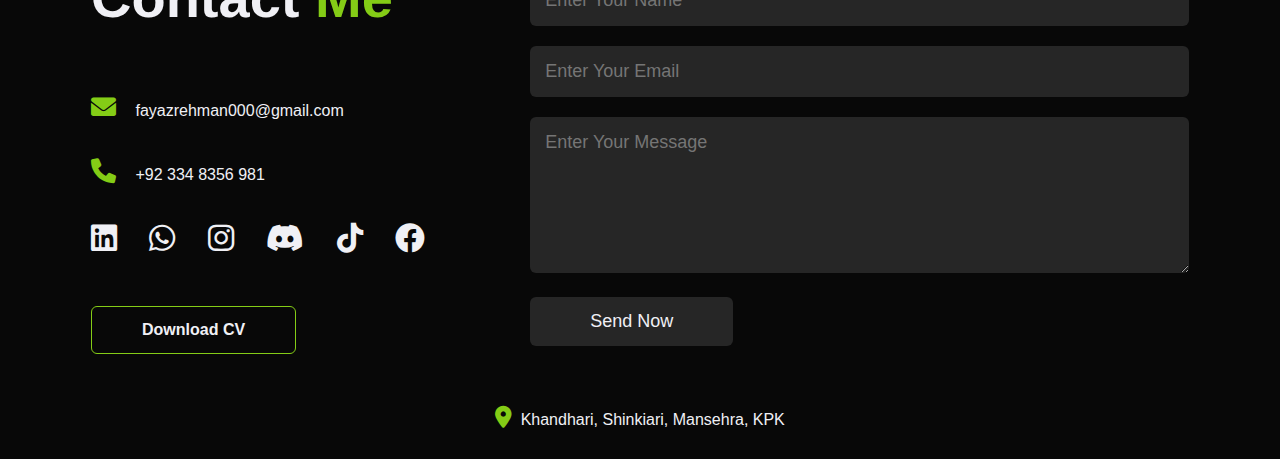
==== commit fd76118c: "multi changes" ====
--- a/index.html
+++ b/index.html
@@ -57,7 +57,7 @@
     <div class="container">
       <div class="row">
         <div class="about-cal-1">
-          <img src="images/about-img.webp" style="border-radius: 19px;">
+          <img src="images/about-img.webp" style="border-radius: 10px;">
         </div>
         <div class="about-cal-2">
           <h1 class="sub-title">About <span style="color: #84cc16;">Me</span></h1>
@@ -194,7 +194,7 @@
             <a href="https://www.facebook.com/fayaz.yousafzai.545?mibextid=ZbWKwL" target="_blank"><i
                 class="fa-brands fa-facebook"></i></a>
           </div>
-          <a href="" Download class="btn" style="font-weight: 600;">Download CV</a>
+          <a href="images/m-fayaz resume.pdf" Download class="btn" style="font-weight: 600;">Download CV</a>
         </div>
         <div class="contact-right">
           <form>
--- a/style.css
+++ b/style.css
@@ -157,7 +157,7 @@
 }
 
 .about-cal-1 {
-  flex-basis: 30%;
+  flex-basis: 35%;
 }
 
 .about-cal-1 img {
@@ -165,7 +165,7 @@
 }
 
 .about-cal-2 {
-  flex-basis: 65%;
+  flex-basis: 60%;
 }
 
 .sub-title {
